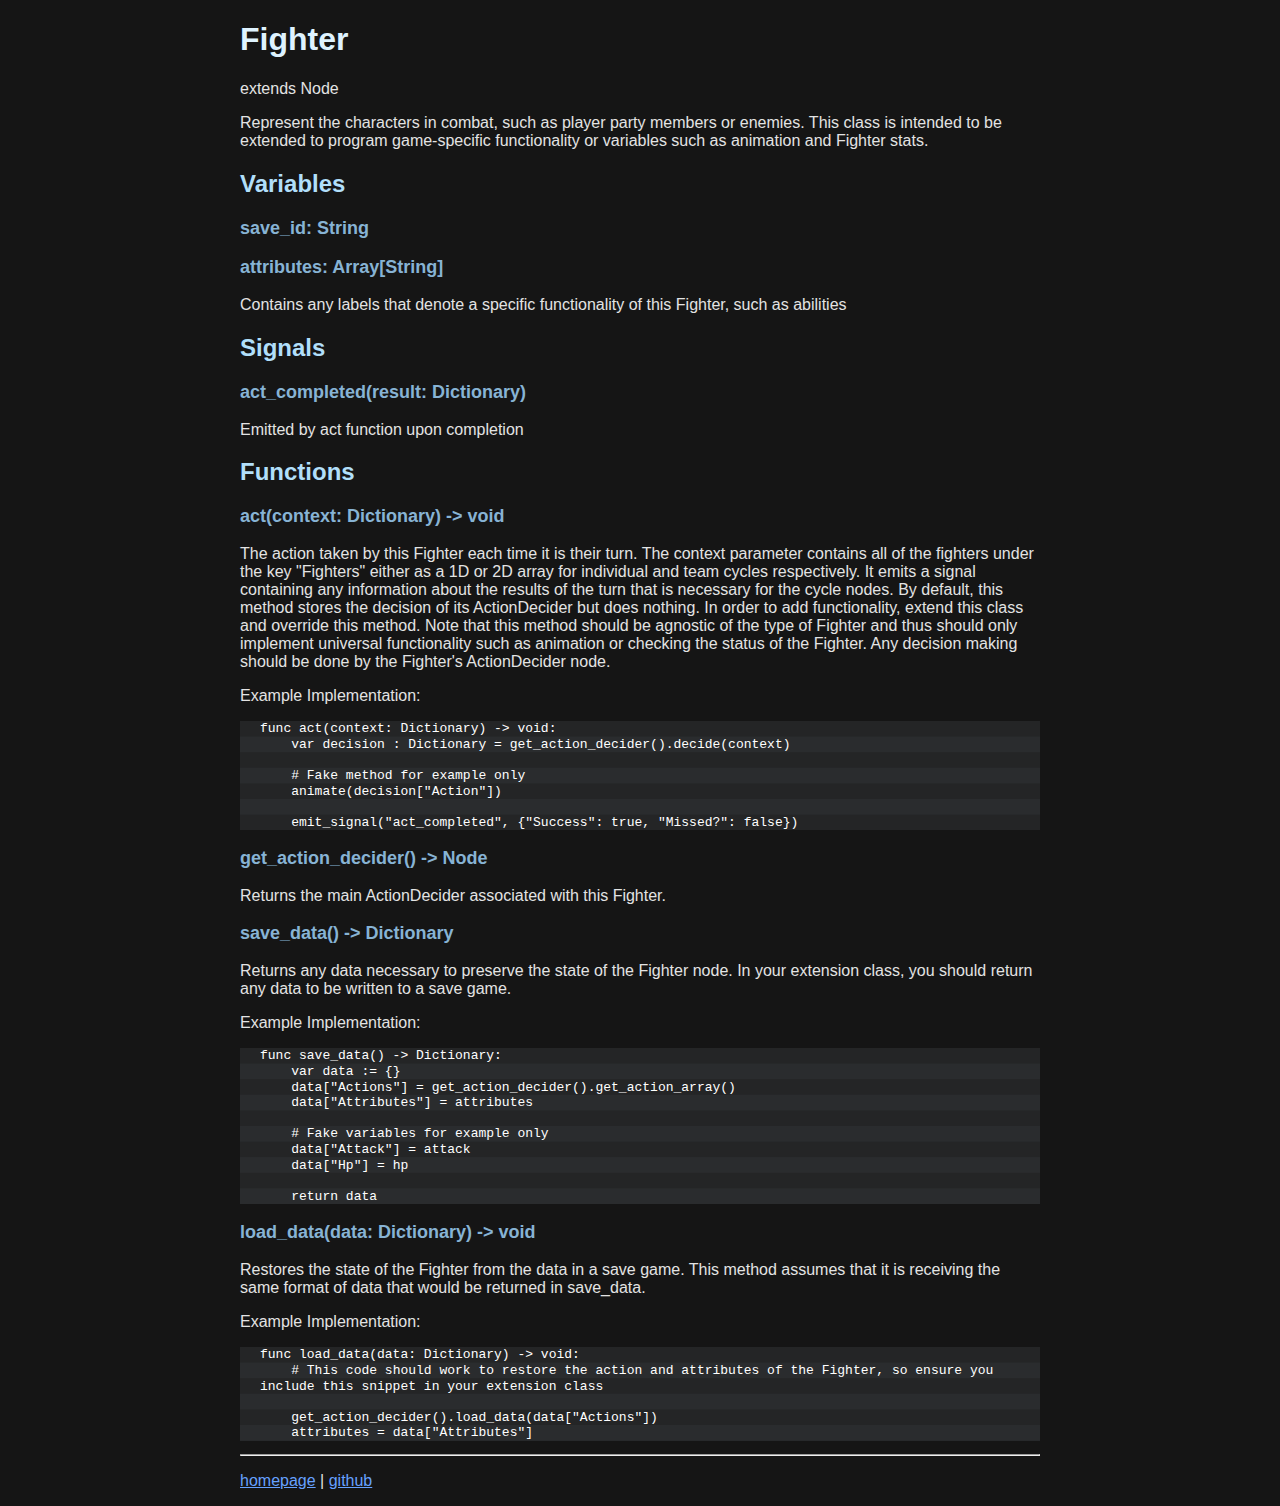
==== docs/pages/fighter.html @ 4bd65a46 "Refactored saving system and created documentation" ====
<!DOCTYPE html>
<html><link rel="stylesheet" href="../style.css"/>
<body>
<h1>Fighter</h1>
<p>extends Node</p>
<p>Represent the characters in combat, such as player party members or enemies. This class is intended to be extended to program game-specific functionality or variables such as animation and Fighter stats.</p>
<h2>Variables</h2>
<h3>save_id: String</h3>
<h3>attributes: Array[String]</h3>
<p>Contains any labels that denote a specific functionality of this Fighter, such as abilities</p>
<h2>Signals</h2>
<h3>act_completed(result: Dictionary)</h3>
<p>Emitted by act function upon completion</p>
<h2>Functions</h2>
<h3>act(context: Dictionary) -&gt; void</h3>
<p>The action taken by this Fighter each time it is their turn. The context parameter contains all of the fighters under the key "Fighters" either as a 1D or 2D array for individual and team cycles respectively. It emits a signal containing any information about the results of the turn that is necessary for the cycle nodes. By default, this method stores the decision of its ActionDecider but does nothing. In order to add functionality, extend this class and override this method. Note that this method should be agnostic of the type of Fighter and thus should only implement universal functionality such as animation or checking the status of the Fighter. Any decision making should be done by the Fighter's ActionDecider node.</p>
<p>Example Implementation:</p>
<pre>
func act(context: Dictionary) -&gt; void:
    var decision : Dictionary = get_action_decider().decide(context)

    # Fake method for example only
    animate(decision["Action"])

    emit_signal("act_completed", {"Success": true, "Missed?": false})
</pre>
<h3>get_action_decider() -&gt; Node</h3>
<p>Returns the main ActionDecider associated with this Fighter.</p>
<h3>save_data() -&gt; Dictionary</h3>
<p>Returns any data necessary to preserve the state of the Fighter node. In your extension class, you should return any data to be written to a save game.</p>
<p>Example Implementation:</p>
<pre>
func save_data() -&gt; Dictionary:
    var data := {}
    data["Actions"] = get_action_decider().get_action_array()
    data["Attributes"] = attributes

    # Fake variables for example only
    data["Attack"] = attack
    data["Hp"] = hp

    return data
</pre>
<h3>load_data(data: Dictionary) -&gt; void</h3>
<p>Restores the state of the Fighter from the data in a save game. This method assumes that it is receiving the same format of data that would be returned in save_data.</p>
<p>Example Implementation:</p>
<pre>
func load_data(data: Dictionary) -&gt; void:
    # This code should work to restore the action and attributes of the Fighter, so ensure you include this snippet in your extension class

    get_action_decider().load_data(data["Actions"])
    attributes = data["Attributes"]
</pre>
<hr/>
<p><a href="../index.html">homepage</a> | <a href="https://github.com/kiwijuice56/godot-turn-based-rpg-addon">github</a></p>
</body></html>
---- docs/style.css ----
body {
	background: #151515 ;
	color: white;
	max-width: 800px ;
	margin: auto ;
	font-family: sans-serif ;
}

a {
	color: #66a1ff;
}

a:hover {
	color: #83bcfc;
}

h1 {
	color: #def3ff;
}

h2 {
	color: #b1dffa;
}

h3 {
	font-size: 18px;
	color: #87b3d4;
}

p {
	color: #e3e3e3;
}


pre {
	overflow-wrap: break-word;
	white-space: pre-wrap;
	line-height:1.2em;
	background:linear-gradient(180deg,#242526 0, #242526 1.2em, #2a2c2e 0);
	background-size:2.4em 2.4em;
	background-origin:content-box;
	padding:0 20px;
	color: white;
}
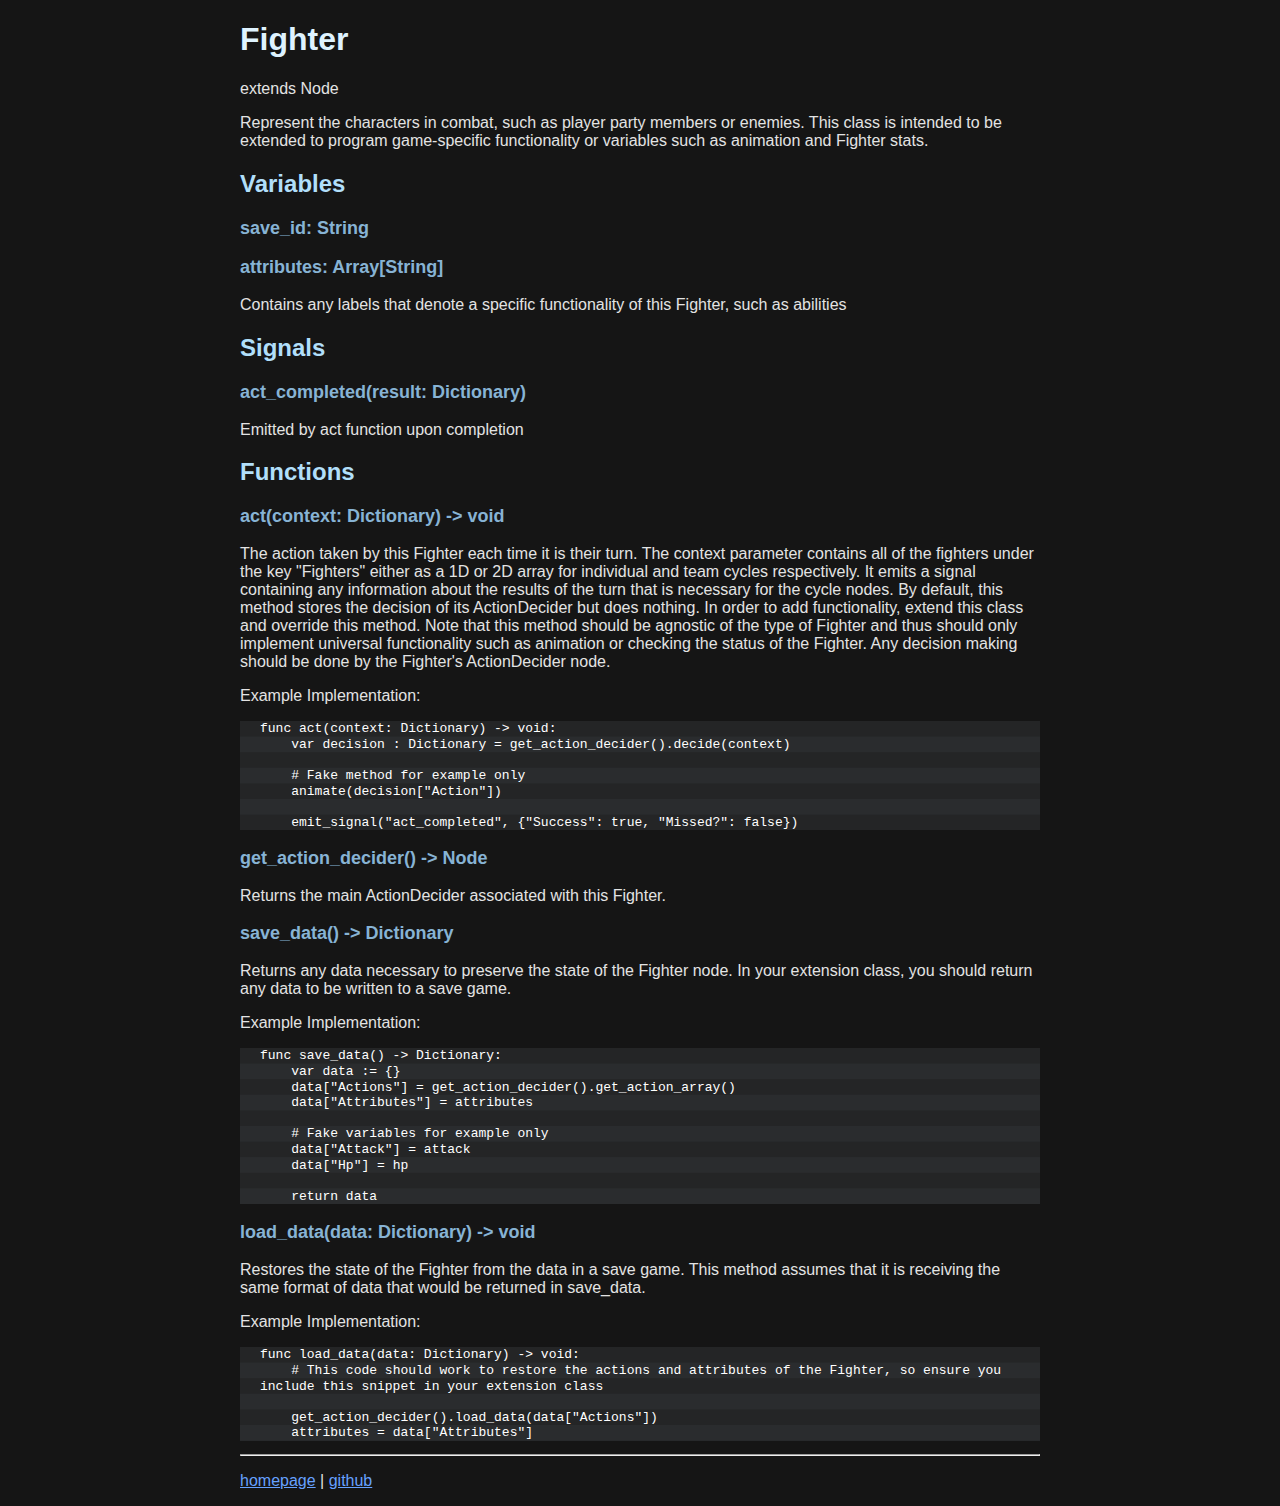
==== commit c92f8d62: "Refactored file system and added more documentation" ====
--- a/docs/pages/fighter.html
+++ b/docs/pages/fighter.html
@@ -46,7 +46,7 @@
 <p>Example Implementation:</p>
 <pre>
 func load_data(data: Dictionary) -&gt; void:
-    # This code should work to restore the action and attributes of the Fighter, so ensure you include this snippet in your extension class
+    # This code should work to restore the actions and attributes of the Fighter, so ensure you include this snippet in your extension class
 
     get_action_decider().load_data(data["Actions"])
     attributes = data["Attributes"]
